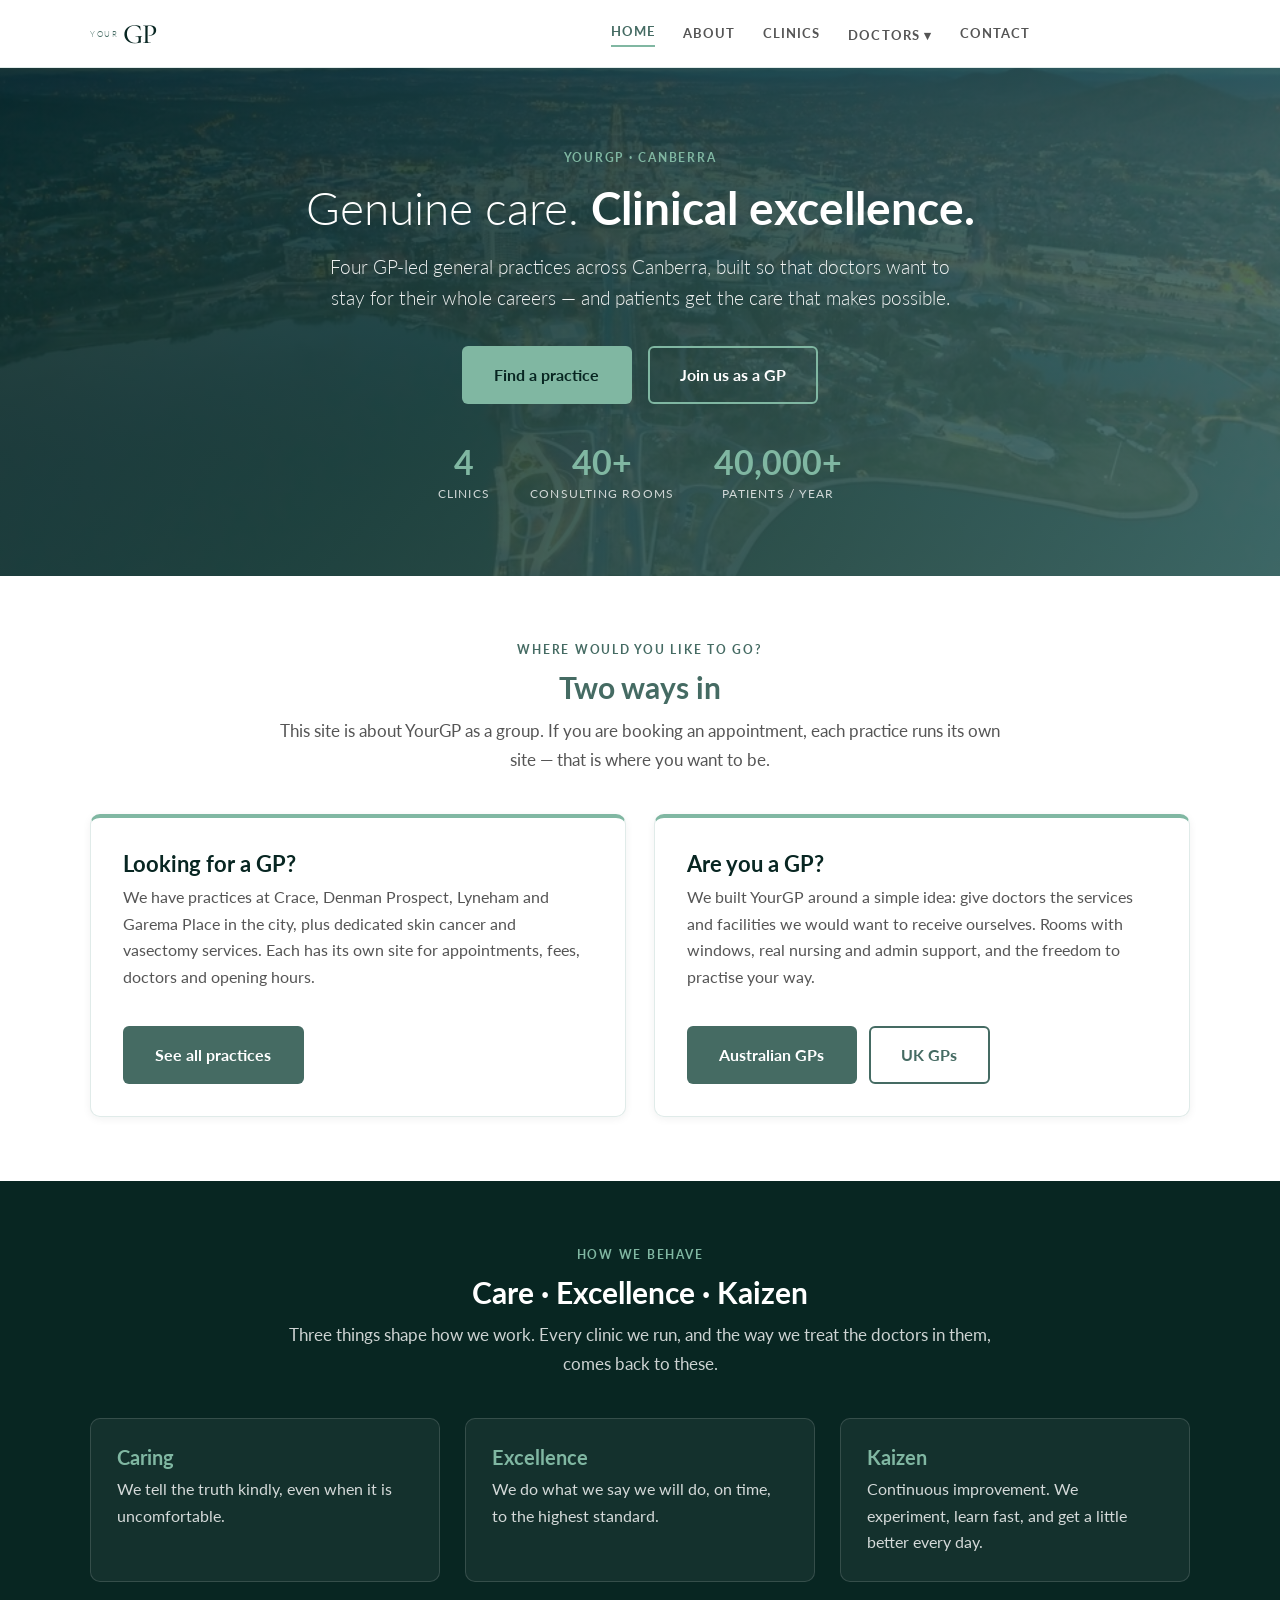
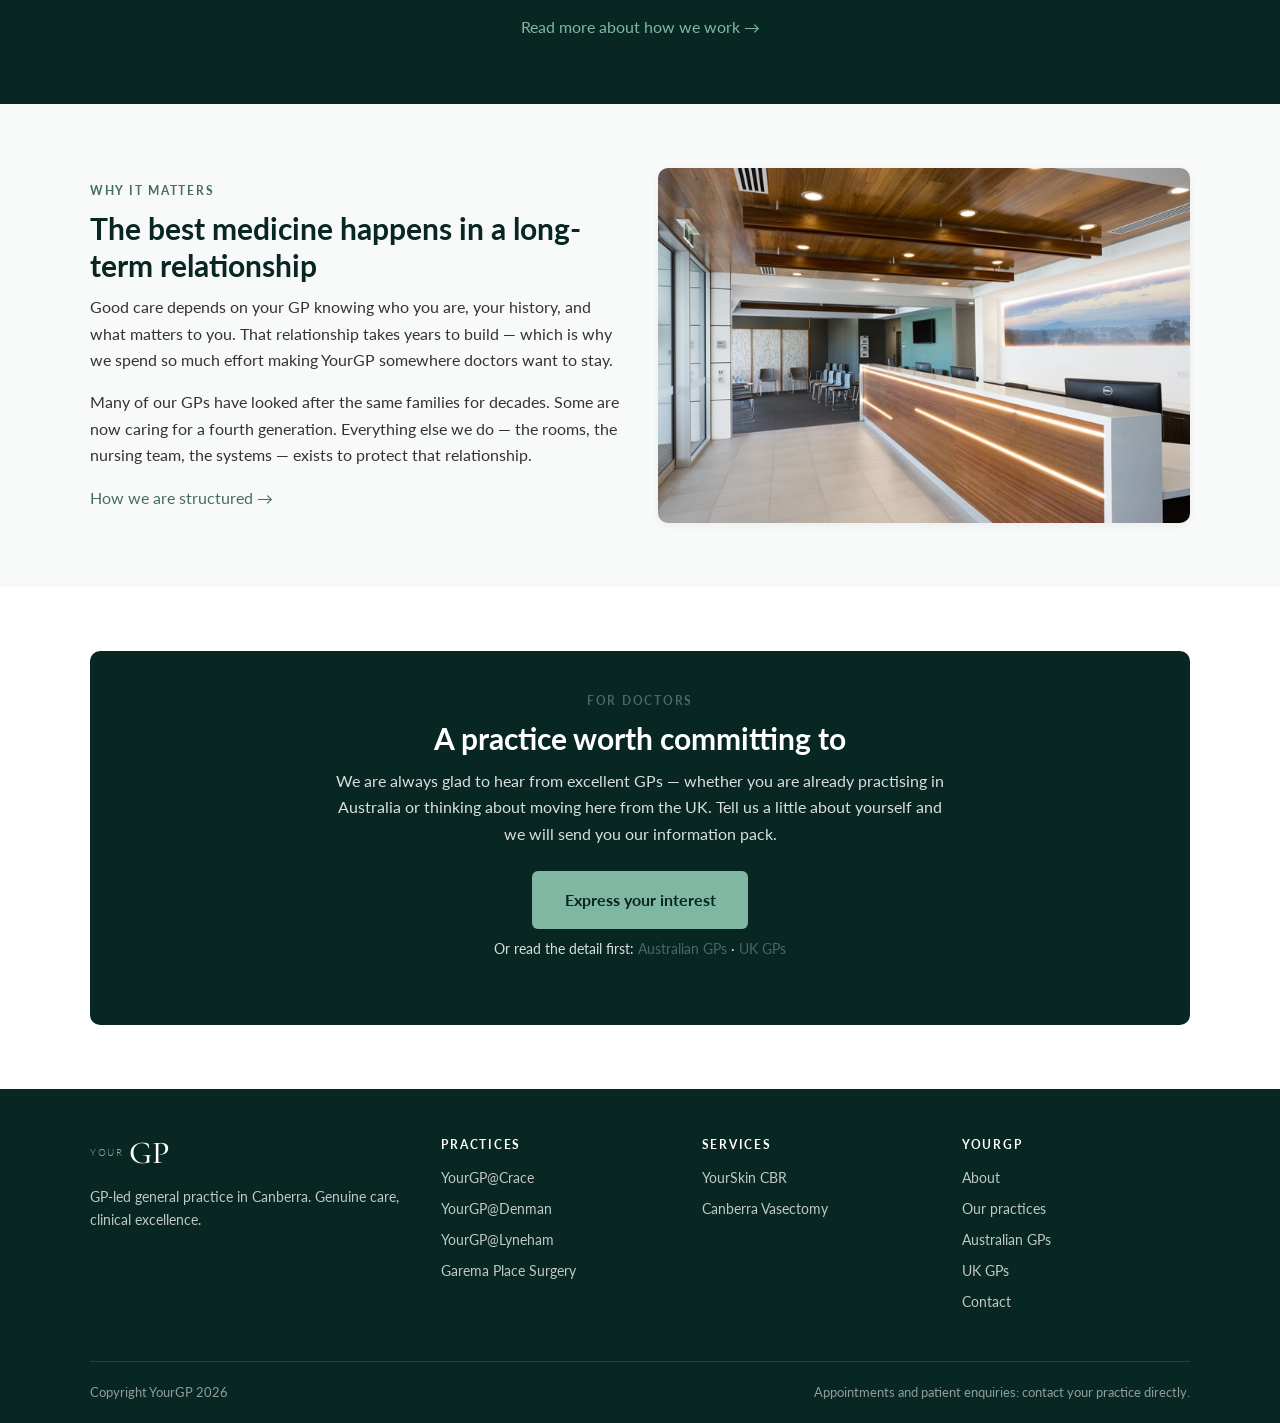
==== index.html @ e75c028e "Add YourGP group site for ygp.au Six-page static site presenting YourGP as a group and carrying GP r" ====
<!DOCTYPE html>
<html lang="en-AU">
<head>
<meta charset="UTF-8">
<meta name="viewport" content="width=device-width, initial-scale=1">
<title>YourGP — GP-Led Practices in Canberra</title>
<meta name="description" content="YourGP is a group of four GP-led general practices in Canberra: Crace, Denman Prospect, Lyneham and Garema Place. Genuine care, clinical excellence.">
<link rel="canonical" href="https://ygp.au/">
<meta property="og:type" content="website">
<meta property="og:site_name" content="YourGP">
<meta property="og:url" content="https://ygp.au/">
<meta property="og:title" content="YourGP — GP-Led Practices in Canberra">
<meta property="og:description" content="Four GP-led general practices in Canberra. Genuine care, clinical excellence.">
<meta name="twitter:card" content="summary">
<meta name="twitter:title" content="YourGP — GP-Led Practices in Canberra">
<meta name="twitter:description" content="Four GP-led general practices in Canberra. Genuine care, clinical excellence.">
<link rel="icon" href="favicon.ico">
<link rel="alternate" type="text/markdown" href="/llms.txt" title="LLM-readable site summary">
<link rel="stylesheet" href="css/style.css">
</head>
<body>
<a class="skip-link" href="#main">Skip to content</a>

<nav class="nav-bar">
  <div class="container nav-inner">
    <a href="./" class="nav-logo"><span class="wordmark"><span class="your">Your</span><span class="gp">GP</span></span></a>
    <div class="nav-links">
      <a href="./" class="active">Home</a>
      <a href="about/">About</a>
      <a href="clinics/">Clinics</a>
      <div class="nav-dropdown">
        <button type="button" aria-haspopup="true">Doctors</button>
        <div class="nav-menu">
          <a href="australian-gps/">Australian GPs</a>
          <a href="uk-gps/">UK GPs</a>
        </div>
      </div>
      <a href="contact/">Contact</a>
      <a class="nav-cta" href="https://forms.office.com/Pages/ResponsePage.aspx?id=IKXQ2SNEa0yqgAESdXTJaGhYc1dA2aRNq_7tqUENCfBURjNPQjk3MldQNDBGWlVUWDhHUENSOUZONy4u" target="_blank" rel="noopener noreferrer">Express Interest</a>
    </div>
    <button class="hamburger" id="hamburger" aria-label="Menu" aria-expanded="false" aria-controls="mobile-menu">
      <span></span><span></span><span></span>
    </button>
  </div>
</nav>

<div class="mobile-menu" id="mobile-menu">
  <a href="./">Home</a>
  <a href="about/">About</a>
  <a href="clinics/">Clinics</a>
  <span class="mm-group-label">Doctors</span>
  <a href="australian-gps/">Australian GPs</a>
  <a href="uk-gps/">UK GPs</a>
  <a href="contact/">Contact</a>
  <div class="mm-cta">
    <a class="btn btn-solid" href="https://forms.office.com/Pages/ResponsePage.aspx?id=IKXQ2SNEa0yqgAESdXTJaGhYc1dA2aRNq_7tqUENCfBURjNPQjk3MldQNDBGWlVUWDhHUENSOUZONy4u" target="_blank" rel="noopener noreferrer">Express Your Interest</a>
  </div>
</div>

<main id="main">

<section class="hero">
  <div class="hero-bg">
    <img src="images/hero-canberra-twilight.jpg" alt="" fetchpriority="high">
    <div class="hero-overlay"></div>
  </div>
  <div class="container hero-content">
    <span class="eyebrow">YourGP · Canberra</span>
    <h1>Genuine care. <strong>Clinical excellence.</strong></h1>
    <p class="hero-sub">Four GP-led general practices across Canberra, built so that doctors want to stay for their whole careers — and patients get the care that makes possible.</p>
    <div class="hero-buttons">
      <a class="btn btn-primary" href="clinics/">Find a practice</a>
      <a class="btn btn-ghost" href="australian-gps/">Join us as a GP</a>
    </div>
    <div class="stat-row">
      <div class="stat"><span class="stat-number">4</span><span class="stat-label">Clinics</span></div>
      <div class="stat"><span class="stat-number">40+</span><span class="stat-label">Consulting Rooms</span></div>
      <div class="stat"><span class="stat-number">40,000+</span><span class="stat-label">Patients / Year</span></div>
    </div>
  </div>
</section>

<!-- Two audience paths -->
<section class="section">
  <div class="container">
    <div class="section-header">
      <span class="eyebrow">Where would you like to go?</span>
      <h2>Two ways in</h2>
      <p>This site is about YourGP as a group. If you are booking an appointment, each practice runs its own site — that is where you want to be.</p>
    </div>
    <div class="grid-2">

      <div class="path-card">
        <h3>Looking for a GP?</h3>
        <p>We have practices at Crace, Denman Prospect, Lyneham and Garema Place in the city, plus dedicated skin cancer and vasectomy services. Each has its own site for appointments, fees, doctors and opening hours.</p>
        <div class="path-actions">
          <a class="btn btn-solid" href="clinics/">See all practices</a>
        </div>
      </div>

      <div class="path-card">
        <h3>Are you a GP?</h3>
        <p>We built YourGP around a simple idea: give doctors the services and facilities we would want to receive ourselves. Rooms with windows, real nursing and admin support, and the freedom to practise your way.</p>
        <div class="path-actions">
          <a class="btn btn-solid" href="australian-gps/">Australian GPs</a>
          <a class="btn btn-outline" href="uk-gps/">UK GPs</a>
        </div>
      </div>

    </div>
  </div>
</section>

<!-- What we believe -->
<section class="section section-dark">
  <div class="container">
    <div class="section-header">
      <span class="eyebrow">How we behave</span>
      <h2>Care · Excellence · Kaizen</h2>
      <p>Three things shape how we work. Every clinic we run, and the way we treat the doctors in them, comes back to these.</p>
    </div>
    <div class="grid-3">
      <div class="card">
        <h3>Caring</h3>
        <p>We tell the truth kindly, even when it is uncomfortable.</p>
      </div>
      <div class="card">
        <h3>Excellence</h3>
        <p>We do what we say we will do, on time, to the highest standard.</p>
      </div>
      <div class="card">
        <h3>Kaizen</h3>
        <p>Continuous improvement. We experiment, learn fast, and get a little better every day.</p>
      </div>
    </div>
    <p class="text-center" style="margin-top:2rem;"><a href="about/">Read more about how we work &rarr;</a></p>
  </div>
</section>

<!-- Why patients notice the difference -->
<section class="section section-alt">
  <div class="container">
    <div class="media-block">
      <div>
        <span class="eyebrow">Why it matters</span>
        <h2>The best medicine happens in a long-term relationship</h2>
        <p>Good care depends on your GP knowing who you are, your history, and what matters to you. That relationship takes years to build — which is why we spend so much effort making YourGP somewhere doctors want to stay.</p>
        <p>Many of our GPs have looked after the same families for decades. Some are now caring for a fourth generation. Everything else we do — the rooms, the nursing team, the systems — exists to protect that relationship.</p>
        <p><a href="about/">How we are structured &rarr;</a></p>
      </div>
      <img src="images/med_inside.jpg" alt="Inside a YourGP practice" loading="lazy">
    </div>
  </div>
</section>

<!-- Recruitment CTA -->
<section class="section">
  <div class="container">
    <div class="cta-block">
      <span class="eyebrow">For doctors</span>
      <h2>A practice worth committing to</h2>
      <p>We are always glad to hear from excellent GPs — whether you are already practising in Australia or thinking about moving here from the UK. Tell us a little about yourself and we will send you our information pack.</p>
      <a class="btn btn-primary" href="https://forms.office.com/Pages/ResponsePage.aspx?id=IKXQ2SNEa0yqgAESdXTJaGhYc1dA2aRNq_7tqUENCfBURjNPQjk3MldQNDBGWlVUWDhHUENSOUZONy4u" target="_blank" rel="noopener noreferrer">Express your interest</a>
      <p class="cta-note">Or read the detail first: <a href="australian-gps/">Australian GPs</a> · <a href="uk-gps/">UK GPs</a></p>
    </div>
  </div>
</section>

</main>

<footer>
  <div class="container">
    <div class="footer-grid">
      <div class="footer-logo">
        <span class="wordmark wordmark--light"><span class="your">Your</span><span class="gp">GP</span></span>
        <p>GP-led general practice in Canberra. Genuine care, clinical excellence.</p>
      </div>
      <div>
        <h4>Practices</h4>
        <a href="https://yourgpcrace.com.au" rel="noopener noreferrer">YourGP@Crace</a>
        <a href="https://yourgpdenman.com.au" rel="noopener noreferrer">YourGP@Denman</a>
        <a href="https://yourgplyneham.com.au" rel="noopener noreferrer">YourGP@Lyneham</a>
        <a href="https://garemaplacesurgery.com.au" rel="noopener noreferrer">Garema Place Surgery</a>
      </div>
      <div>
        <h4>Services</h4>
        <a href="https://yourskincbr.com.au" rel="noopener noreferrer">YourSkin CBR</a>
        <a href="https://canberravasectomy.com.au" rel="noopener noreferrer">Canberra Vasectomy</a>
      </div>
      <div>
        <h4>YourGP</h4>
        <a href="about/">About</a>
        <a href="clinics/">Our practices</a>
        <a href="australian-gps/">Australian GPs</a>
        <a href="uk-gps/">UK GPs</a>
        <a href="contact/">Contact</a>
      </div>
    </div>
    <div class="footer-bottom">
      <span>Copyright YourGP 2026</span>
      <span>Appointments and patient enquiries: contact your practice directly.</span>
    </div>
  </div>
</footer>

<script src="js/main.js"></script>

<script type="application/ld+json">
{
  "@context": "https://schema.org",
  "@type": "MedicalOrganization",
  "@id": "https://ygp.au/#organisation",
  "name": "YourGP",
  "url": "https://ygp.au",
  "description": "YourGP is a group of GP-led general practices in Canberra, ACT. Genuine care, clinical excellence.",
  "telephone": "(02) 6109 0000",
  "email": "admin@ygp.au",
  "areaServed": {"@type": "City", "name": "Canberra", "addressRegion": "ACT", "addressCountry": "AU"},
  "medicalSpecialty": "GeneralPractice",
  "department": [
    {
      "@type": "MedicalClinic",
      "name": "YourGP@Crace",
      "url": "https://yourgpcrace.com.au",
      "telephone": "(02) 6109 0000",
      "address": {"@type": "PostalAddress", "streetAddress": "1/5 Baratta Street", "addressLocality": "Crace", "addressRegion": "ACT", "postalCode": "2911", "addressCountry": "AU"}
    },
    {
      "@type": "MedicalClinic",
      "name": "YourGP@Denman",
      "url": "https://yourgpdenman.com.au",
      "telephone": "(02) 6109 0000",
      "address": {"@type": "PostalAddress", "streetAddress": "1B Felstead Vista", "addressLocality": "Denman Prospect", "addressRegion": "ACT", "postalCode": "2611", "addressCountry": "AU"}
    },
    {
      "@type": "MedicalClinic",
      "name": "YourGP@Lyneham",
      "url": "https://yourgplyneham.com.au",
      "telephone": "(02) 6109 0000",
      "address": {"@type": "PostalAddress", "streetAddress": "62 Brigalow Street", "addressLocality": "Lyneham", "addressRegion": "ACT", "postalCode": "2602", "addressCountry": "AU"}
    },
    {
      "@type": "MedicalClinic",
      "name": "Garema Place Surgery",
      "url": "https://garemaplacesurgery.com.au",
      "telephone": "(02) 6257 1000",
      "address": {"@type": "PostalAddress", "streetAddress": "1st Floor, Florina Building, Garema Place", "addressLocality": "Canberra City", "addressRegion": "ACT", "postalCode": "2601", "addressCountry": "AU"}
    }
  ],
  "subOrganization": [
    {"@type": "MedicalOrganization", "name": "YourSkin CBR", "url": "https://yourskincbr.com.au"},
    {"@type": "MedicalOrganization", "name": "Canberra Vasectomy", "url": "https://canberravasectomy.com.au"}
  ]
}
</script>

</body>
</html>
---- css/style.css ----
/* ============================================================
   YourGP Group Site — ygp.au
   Design system built on the YourGP brand tokens shared by the
   clinic sites (css/local.css) and the print packs (yourgp-pack.css).
   No build step. Edit this file directly.
   ============================================================ */

@import url('https://fonts.googleapis.com/css2?family=Lato:wght@300;400;700&family=Cormorant+Garamond:wght@500&display=swap');

/* === Reset & Base === */
*, *::before, *::after { box-sizing: border-box; margin: 0; padding: 0; }

:root {
  /* Brand greens — do not substitute */
  --deep:       #082622;  /* dark sections, deepest headings */
  --sage:       #5A867D;  /* primary: links, buttons, rules */
  --mid:        #456B63;  /* hover state, section headings */
  --mint:       #80B7A2;  /* accent: stat numbers, CTA button */
  --mint-soft:  #b9d6c8;

  /* Neutrals */
  --paper:      #F8FAF9;
  --paper-warm: #F4F8F7;
  --border:     #e0ebe9;
  --text:       #333333;
  --text-soft:  #555555;
  --text-mute:  #7C857F;
  --white:      #FFFFFF;

  --radius:     6px;
  --radius-lg:  10px;
  --shadow-sm:  0 2px 8px rgba(8,38,34,0.06);
  --shadow-md:  0 6px 22px rgba(8,38,34,0.10);
  --nav-h:      68px;

  --font: 'Lato', -apple-system, BlinkMacSystemFont, 'Segoe UI', Helvetica, Arial, sans-serif;
  --display: 'Cormorant Garamond', Georgia, 'Times New Roman', serif;
}

/* === Wordmark ===
   Text, not an image: the PNG logos are clinic-specific ("YourGP@Crace") and
   too low-resolution for modern screens. Construction follows the brand pack's
   .wordmark rule — "YOUR" light and letterspaced, "GP" in the display serif. */
.wordmark {
  display: inline-flex; align-items: center; gap: 0.16em;
  line-height: 1; white-space: nowrap; font-size: 1.75rem;
}
.wordmark .your {
  font-family: var(--font); font-weight: 300; text-transform: uppercase;
  letter-spacing: 0.18em; font-size: 0.30em;
  transform: translateY(-0.04em); color: var(--mid);
}
.wordmark .gp {
  font-family: var(--display); font-weight: 500;
  font-size: 1em; letter-spacing: -0.005em; color: var(--deep);
}
/* On dark grounds */
.wordmark--light .your { color: var(--mint); }
.wordmark--light .gp { color: var(--white); }

html { scroll-behavior: smooth; }

body {
  font-family: var(--font);
  color: var(--text);
  background: var(--white);
  line-height: 1.65;
  -webkit-font-smoothing: antialiased;
  text-rendering: optimizeLegibility;
}

img { max-width: 100%; height: auto; display: block; }
a { color: var(--mid); text-decoration: none; transition: color 0.2s; }
a:hover { color: var(--deep); }

.container { max-width: 1140px; margin: 0 auto; padding: 0 1.25rem; }
.container-narrow { max-width: 820px; margin: 0 auto; padding: 0 1.25rem; }

/* Skip link — keyboard users land here first */
.skip-link {
  position: absolute; left: -9999px; top: 0; z-index: 200;
  background: var(--deep); color: var(--white);
  padding: 0.75rem 1.25rem; border-radius: 0 0 var(--radius) 0;
}
.skip-link:focus { left: 0; color: var(--white); }

/* === Typography === */
h1, h2, h3, h4, h5, h6 { line-height: 1.25; color: var(--deep); font-weight: 700; }
h1 { font-size: 2.4rem; margin-bottom: 0.6rem; }
h2 { font-size: 1.85rem; margin-bottom: 0.6rem; }
h3 { font-size: 1.25rem; margin-bottom: 0.4rem; }
h4 { font-size: 1.05rem; margin-bottom: 0.35rem; }

p { margin-bottom: 1rem; }
p:last-child { margin-bottom: 0; }

.lead { font-size: 1.15rem; color: var(--text-soft); font-weight: 300; }
.eyebrow {
  display: block; font-size: 0.78rem; font-weight: 700;
  letter-spacing: 0.14em; text-transform: uppercase;
  color: var(--mid); margin-bottom: 0.6rem;
}
.text-center { text-align: center; }

ul, ol { margin: 0 0 1rem 1.25rem; }
li { margin-bottom: 0.4rem; }

blockquote {
  border-left: 4px solid var(--mint);
  background: var(--paper-warm);
  padding: 1.1rem 1.4rem;
  margin: 1.5rem 0;
  border-radius: 0 var(--radius) var(--radius) 0;
  font-size: 1.05rem;
  color: var(--text-soft);
}
blockquote p:last-child { margin-bottom: 0; }

hr.rule {
  border: none; border-top: 1px solid var(--border); margin: 3rem 0;
}

/* === Buttons === */
.btn {
  display: inline-flex; align-items: center; justify-content: center; gap: 0.5rem;
  padding: 0.85rem 1.9rem;
  border-radius: var(--radius);
  font-family: var(--font); font-size: 1rem; font-weight: 700;
  border: 2px solid transparent; cursor: pointer;
  transition: background-color 0.2s, color 0.2s, border-color 0.2s;
}
.btn-primary { background: var(--mint); color: var(--deep); }
.btn-primary:hover { background: var(--mid); color: var(--white); }
.btn-solid { background: var(--mid); color: var(--white); }
.btn-solid:hover { background: var(--deep); color: var(--white); }
.btn-outline { background: transparent; color: var(--mid); border-color: var(--mid); }
.btn-outline:hover { background: var(--mid); color: var(--white); }
.btn-ghost { background: transparent; color: var(--white); border-color: var(--mint); }
.btn-ghost:hover { background: rgba(255,255,255,0.12); color: var(--white); }

/* Visible focus for everything interactive */
a:focus-visible, .btn:focus-visible, button:focus-visible {
  outline: 3px solid var(--mint); outline-offset: 2px;
}

/* === Navigation === */
.nav-bar {
  position: fixed; top: 0; left: 0; right: 0; z-index: 100;
  background: rgba(255,255,255,0.97);
  backdrop-filter: blur(8px);
  border-bottom: 1px solid var(--border);
  height: var(--nav-h);
}
.nav-inner {
  display: flex; align-items: center; justify-content: space-between;
  height: var(--nav-h);
}
.nav-logo { display: flex; align-items: center; }
.nav-logo:hover .gp { color: var(--sage); }
.nav-links { display: flex; align-items: center; gap: 1.75rem; }
.nav-links > a, .nav-dropdown > button {
  font-family: var(--font);
  font-size: 0.82rem; font-weight: 700; letter-spacing: 0.08em;
  text-transform: uppercase; color: var(--text-soft);
  background: none; border: none; cursor: pointer; padding: 0;
}
.nav-links > a:hover, .nav-links > a.active,
.nav-dropdown > button:hover { color: var(--mid); }
.nav-links > a.active { border-bottom: 2px solid var(--mint); padding-bottom: 2px; }

.nav-dropdown { position: relative; }
.nav-dropdown > button::after { content: ' \25BE'; }
.nav-menu {
  display: none; position: absolute; top: 100%; left: 50%;
  transform: translateX(-50%); margin-top: 0.6rem; min-width: 200px;
  background: var(--white); border: 1px solid var(--border);
  border-radius: var(--radius); box-shadow: var(--shadow-md); overflow: hidden;
}
.nav-menu a {
  display: block; padding: 0.7rem 1rem; font-size: 0.9rem;
  color: var(--text); border-bottom: 1px solid var(--border);
}
.nav-menu a:last-child { border-bottom: none; }
.nav-menu a:hover { background: var(--paper); color: var(--mid); }
.nav-dropdown:hover .nav-menu,
.nav-dropdown:focus-within .nav-menu { display: block; }

.nav-cta {
  padding: 0.55rem 1.1rem; border-radius: var(--radius);
  background: var(--mid); color: var(--white) !important;
  font-size: 0.8rem; font-weight: 700; letter-spacing: 0.06em;
  text-transform: uppercase;
}
.nav-cta:hover { background: var(--deep); }

/* Hamburger */
.hamburger {
  display: none; background: none; border: none; cursor: pointer; padding: 0.5rem;
}
.hamburger span {
  display: block; width: 24px; height: 2px; background: var(--deep);
  margin: 5px 0; transition: transform 0.3s, opacity 0.3s;
}
.hamburger.active span:nth-child(1) { transform: rotate(45deg) translate(5px, 5px); }
.hamburger.active span:nth-child(2) { opacity: 0; }
.hamburger.active span:nth-child(3) { transform: rotate(-45deg) translate(5px, -5px); }

/* Mobile menu */
.mobile-menu {
  display: none; position: fixed; top: var(--nav-h); left: 0; right: 0; bottom: 0;
  background: var(--white); z-index: 99; overflow-y: auto; padding: 1.5rem 1.25rem 3rem;
}
.mobile-menu.open { display: block; }
.mobile-menu a {
  display: block; padding: 0.85rem 0; font-size: 1.05rem; font-weight: 700;
  color: var(--deep); border-bottom: 1px solid var(--border);
}
.mobile-menu a:hover { color: var(--mid); }
.mobile-menu .mm-group-label {
  display: block; margin-top: 1.5rem; font-size: 0.75rem; font-weight: 700;
  letter-spacing: 0.14em; text-transform: uppercase; color: var(--text-mute);
}
.mobile-menu .mm-cta { margin-top: 1.75rem; }
/* .mobile-menu a (0,1,1) outranks .btn-solid (0,1,0), so restate here */
.mobile-menu .mm-cta .btn { color: var(--white); border-bottom: none; }

/* Push page content clear of the fixed bar */
main { padding-top: var(--nav-h); }

/* === Hero === */
.hero {
  position: relative; overflow: hidden;
  color: var(--white); text-align: center;
  padding: 5rem 0 4.5rem;
  background: var(--deep);
}
.hero-bg { position: absolute; inset: 0; z-index: 0; }
.hero-bg img { width: 100%; height: 100%; object-fit: cover; }
.hero-overlay {
  position: absolute; inset: 0;
  background: linear-gradient(135deg, rgba(8,38,34,0.90), rgba(69,107,99,0.88));
}
.hero-content { position: relative; z-index: 1; }
.hero h1 { color: var(--white); font-size: 2.9rem; font-weight: 300; }
.hero h1 strong { font-weight: 700; }
.hero .eyebrow { color: var(--mint); }
.hero-sub {
  font-size: 1.2rem; font-weight: 300; color: rgba(255,255,255,0.92);
  max-width: 640px; margin: 0.9rem auto 2rem;
}
.hero-buttons { display: flex; gap: 1rem; justify-content: center; flex-wrap: wrap; }

/* Compact hero for interior pages */
.hero-compact { padding: 3.5rem 0 3rem; }
.hero-compact h1 { font-size: 2.3rem; }

/* === Stat row === */
.stat-row {
  display: flex; justify-content: center; flex-wrap: wrap; gap: 2.5rem;
  margin-top: 2.5rem;
}
.stat { text-align: center; }
.stat-number {
  display: block; font-size: 2.1rem; font-weight: 700; color: var(--mint); line-height: 1.1;
}
.stat-label {
  display: block; margin-top: 0.25rem;
  font-size: 0.75rem; letter-spacing: 0.1em; text-transform: uppercase;
  color: rgba(255,255,255,0.78);
}
/* Stat row on a light background */
.section .stat-number { color: var(--mid); }
.section .stat-label { color: var(--text-mute); }

/* === Sections === */
.section { padding: 4rem 0; }
.section-tight { padding: 2.75rem 0; }
.section-alt { background: var(--paper); }
.section-dark { background: var(--deep); color: rgba(255,255,255,0.88); }
.section-dark h2, .section-dark h3, .section-dark h4 { color: var(--white); }
.section-dark .eyebrow { color: var(--mint); }
.section-dark a { color: var(--mint); }
.section-dark a:hover { color: var(--white); }

.section-header { text-align: center; max-width: 720px; margin: 0 auto 2.5rem; }
.section-header h2 { color: var(--mid); }
.section-header p { color: var(--text-soft); font-size: 1.08rem; }
.section-dark .section-header h2 { color: var(--white); }
.section-dark .section-header p { color: rgba(255,255,255,0.8); }

/* === Cards === */
.card {
  background: var(--white); border: 1px solid var(--border);
  border-radius: var(--radius-lg); padding: 1.6rem;
  box-shadow: var(--shadow-sm);
  transition: box-shadow 0.25s, transform 0.25s;
}
.card h3 { color: var(--mid); }
.card ul { margin-left: 1.1rem; }
.card li { font-size: 0.95rem; color: var(--text-soft); }

/* Cards sitting on a dark section invert rather than punch a white hole in it */
.section-dark .card {
  background: rgba(255,255,255,0.05);
  border-color: rgba(255,255,255,0.14);
  box-shadow: none;
}
.section-dark .card h3 { color: var(--mint); }
.section-dark .card p,
.section-dark .card li { color: rgba(255,255,255,0.82); }

.grid-2 { display: grid; grid-template-columns: repeat(2, 1fr); gap: 1.75rem; }
.grid-3 { display: grid; grid-template-columns: repeat(3, 1fr); gap: 1.6rem; }
.grid-auto { display: grid; grid-template-columns: repeat(auto-fill, minmax(300px, 1fr)); gap: 1.6rem; }

/* Audience-path cards (home page) */
.path-card {
  display: flex; flex-direction: column;
  background: var(--white); border: 1px solid var(--border);
  border-top: 4px solid var(--mint);
  border-radius: var(--radius-lg); padding: 2rem;
  box-shadow: var(--shadow-sm);
  transition: box-shadow 0.25s, transform 0.25s;
}
.path-card:hover { box-shadow: var(--shadow-md); transform: translateY(-3px); }
.path-card h3 { font-size: 1.4rem; color: var(--deep); }
.path-card p { color: var(--text-soft); flex-grow: 1; }
.path-card .path-actions {
  display: flex; flex-wrap: wrap; gap: 0.75rem; margin-top: 1.25rem;
}

/* Clinic cards */
.clinic-card {
  display: flex; flex-direction: column;
  background: var(--white); border: 1px solid var(--border);
  border-radius: var(--radius-lg); padding: 1.5rem;
  box-shadow: var(--shadow-sm);
}
.clinic-card h3 { color: var(--deep); margin-bottom: 0.15rem; }
.clinic-card .clinic-suburb {
  font-size: 0.78rem; letter-spacing: 0.1em; text-transform: uppercase;
  color: var(--mid); font-weight: 700; margin-bottom: 0.75rem;
}
.clinic-card address {
  font-style: normal; color: var(--text-soft); font-size: 0.95rem; margin-bottom: 0.5rem;
}
.clinic-card .clinic-meta {
  font-size: 0.88rem; color: var(--text-mute); margin-bottom: 0.9rem;
}
.clinic-card .clinic-link { margin-top: auto; font-weight: 700; font-size: 0.92rem; }
.badge {
  display: inline-block; font-size: 0.7rem; font-weight: 700;
  letter-spacing: 0.08em; text-transform: uppercase;
  background: var(--mint-soft); color: var(--deep);
  padding: 0.2rem 0.6rem; border-radius: 999px; margin-left: 0.4rem;
}
.badge-quiet { background: var(--paper-warm); color: var(--mid); }

/* Numbered trait list */
.trait-list { list-style: none; margin: 0; counter-reset: trait; }
.trait-list > li {
  counter-increment: trait; position: relative;
  padding: 0 0 1.4rem 3.25rem; margin: 0;
}
.trait-list > li::before {
  content: counter(trait, decimal-leading-zero);
  position: absolute; left: 0; top: 0;
  font-size: 0.95rem; font-weight: 700; color: var(--mid);
  background: var(--paper-warm); border: 1px solid var(--border);
  width: 2.4rem; height: 2.4rem; border-radius: 50%;
  display: flex; align-items: center; justify-content: center;
}
.trait-list > li strong { color: var(--deep); }

/* Pillar list — sequential, each enabling the next */
.pillar {
  display: flex; gap: 1.25rem; align-items: flex-start;
  padding: 1.25rem 0; border-bottom: 1px solid var(--border);
}
.pillar:last-child { border-bottom: none; }
.pillar-num {
  flex-shrink: 0; width: 2.6rem; height: 2.6rem; border-radius: 50%;
  background: var(--mid); color: var(--white);
  display: flex; align-items: center; justify-content: center;
  font-weight: 700; font-size: 1rem;
}
.pillar-body h3 { margin-bottom: 0.2rem; }
.pillar-metric {
  display: inline-block; margin-top: 0.4rem;
  font-size: 0.8rem; color: var(--mid); font-weight: 700;
  background: var(--paper-warm); padding: 0.2rem 0.7rem; border-radius: 999px;
}
.section-dark .pillar { border-bottom-color: rgba(255,255,255,0.12); }
.section-dark .pillar-num { background: var(--mint); color: var(--deep); }
.section-dark .pillar-metric { background: rgba(255,255,255,0.09); color: var(--mint); }

/* Clarity Q&A grid */
.clarity-item {
  background: var(--white); border: 1px solid var(--border);
  border-left: 4px solid var(--sage);
  border-radius: 0 var(--radius) var(--radius) 0;
  padding: 1.2rem 1.4rem;
}
.clarity-item .q {
  display: block; font-size: 0.75rem; font-weight: 700;
  letter-spacing: 0.12em; text-transform: uppercase;
  color: var(--mid); margin-bottom: 0.3rem;
}
.clarity-item h3 { font-size: 1.05rem; margin-bottom: 0.35rem; }
.clarity-item p { font-size: 0.95rem; color: var(--text-soft); }

/* Accordion (FAQ-style content) */
.accordion-item { border-bottom: 1px solid var(--border); }
.accordion-trigger {
  width: 100%; text-align: left; background: none; border: none; cursor: pointer;
  font-family: var(--font); font-size: 1.05rem; font-weight: 700; color: var(--deep);
  padding: 1.1rem 2.5rem 1.1rem 0; position: relative;
}
.accordion-trigger::after {
  content: '+'; position: absolute; right: 0.5rem; top: 50%;
  transform: translateY(-50%); font-size: 1.4rem; font-weight: 400; color: var(--mid);
}
.accordion-item.open .accordion-trigger::after { content: '\2013'; }
.accordion-trigger:hover { color: var(--mid); }
.accordion-panel { display: none; padding: 0 0 1.25rem; color: var(--text-soft); }
.accordion-item.open .accordion-panel { display: block; }

/* Callout — used for the "is this you?" self-selection prompt */
.callout {
  background: var(--paper-warm); border: 1px solid var(--border);
  border-left: 4px solid var(--mint);
  border-radius: 0 var(--radius) var(--radius) 0;
  padding: 1.25rem 1.5rem; margin: 1.75rem 0;
}
.callout h3 { color: var(--mid); font-size: 1.1rem; }

/* CTA block */
.cta-block {
  background: var(--deep); color: var(--white);
  border-radius: var(--radius-lg); padding: 2.5rem 2rem; text-align: center;
}
.cta-block h2, .cta-block h3 { color: var(--white); }
.cta-block p { color: rgba(255,255,255,0.85); max-width: 620px; margin: 0.6rem auto 1.5rem; }
.cta-note { font-size: 0.85rem; color: var(--mint); margin-top: 1rem; }

/* Award badge */
.award { text-align: center; margin: 2.5rem 0; }
.award img { display: inline-block; max-width: 320px; }

/* Media block — image beside text */
.media-block { display: grid; grid-template-columns: 1fr 1fr; gap: 2.25rem; align-items: center; }
.media-block img { border-radius: var(--radius-lg); box-shadow: var(--shadow-sm); }

/* Contact details */
.contact-details { font-size: 1.05rem; }
.contact-details dt {
  font-size: 0.75rem; font-weight: 700; letter-spacing: 0.12em;
  text-transform: uppercase; color: var(--text-mute); margin-top: 1.25rem;
}
.contact-details dd { margin: 0.2rem 0 0; }

/* === Footer === */
footer { background: var(--deep); color: rgba(255,255,255,0.75); padding: 3rem 0 0; }
footer h4 {
  color: var(--white); font-size: 0.78rem; letter-spacing: 0.14em;
  text-transform: uppercase; margin-bottom: 0.85rem;
}
.footer-grid {
  display: grid; grid-template-columns: 1.4fr 1fr 1fr 1fr; gap: 2rem;
  padding-bottom: 2.5rem;
}
.footer-logo .wordmark { font-size: 2rem; margin-bottom: 1rem; }
.footer-grid p, .footer-grid a { font-size: 0.9rem; }
.footer-grid a { display: block; color: rgba(255,255,255,0.75); margin-bottom: 0.45rem; }
.footer-grid a:hover { color: var(--mint); }
.footer-bottom {
  border-top: 1px solid rgba(255,255,255,0.12);
  padding: 1.25rem 0; font-size: 0.82rem; color: rgba(255,255,255,0.55);
  display: flex; justify-content: space-between; flex-wrap: wrap; gap: 0.5rem;
}
.footer-bottom a { color: rgba(255,255,255,0.7); }
.footer-bottom a:hover { color: var(--mint); }

/* === Responsive === */
@media (max-width: 900px) {
  .nav-links { display: none; }
  .hamburger { display: block; }
  .hero h1 { font-size: 2.3rem; }
  .hero-compact h1 { font-size: 1.95rem; }
  h1 { font-size: 2rem; }
  h2 { font-size: 1.55rem; }
  .grid-2, .grid-3 { grid-template-columns: 1fr; }
  .media-block { grid-template-columns: 1fr; }
  .footer-grid { grid-template-columns: 1fr 1fr; }
  .section { padding: 3rem 0; }
}

@media (max-width: 600px) {
  .hero { padding: 3.5rem 0 3rem; }
  .hero h1 { font-size: 1.9rem; }
  .hero-sub { font-size: 1.05rem; }
  .stat-row { gap: 1.5rem; }
  .stat-number { font-size: 1.7rem; }
  .hero-buttons { flex-direction: column; }
  .hero-buttons .btn { width: 100%; }
  .path-card .path-actions { flex-direction: column; }
  .path-card .path-actions .btn { width: 100%; }
  .footer-grid { grid-template-columns: 1fr; }
  .cta-block { padding: 2rem 1.25rem; }
  .trait-list > li { padding-left: 2.9rem; }
}

/* Respect reduced-motion preferences */
@media (prefers-reduced-motion: reduce) {
  html { scroll-behavior: auto; }
  *, *::before, *::after { transition-duration: 0.01ms !important; }
  .path-card:hover { transform: none; }
}

/* Print */
@media print {
  .nav-bar, .mobile-menu, .hamburger, .hero-bg { display: none; }
  main { padding-top: 0; }
  body { color: #000; }
  .section-dark, .hero, .cta-block, footer { background: none !important; color: #000 !important; }
}
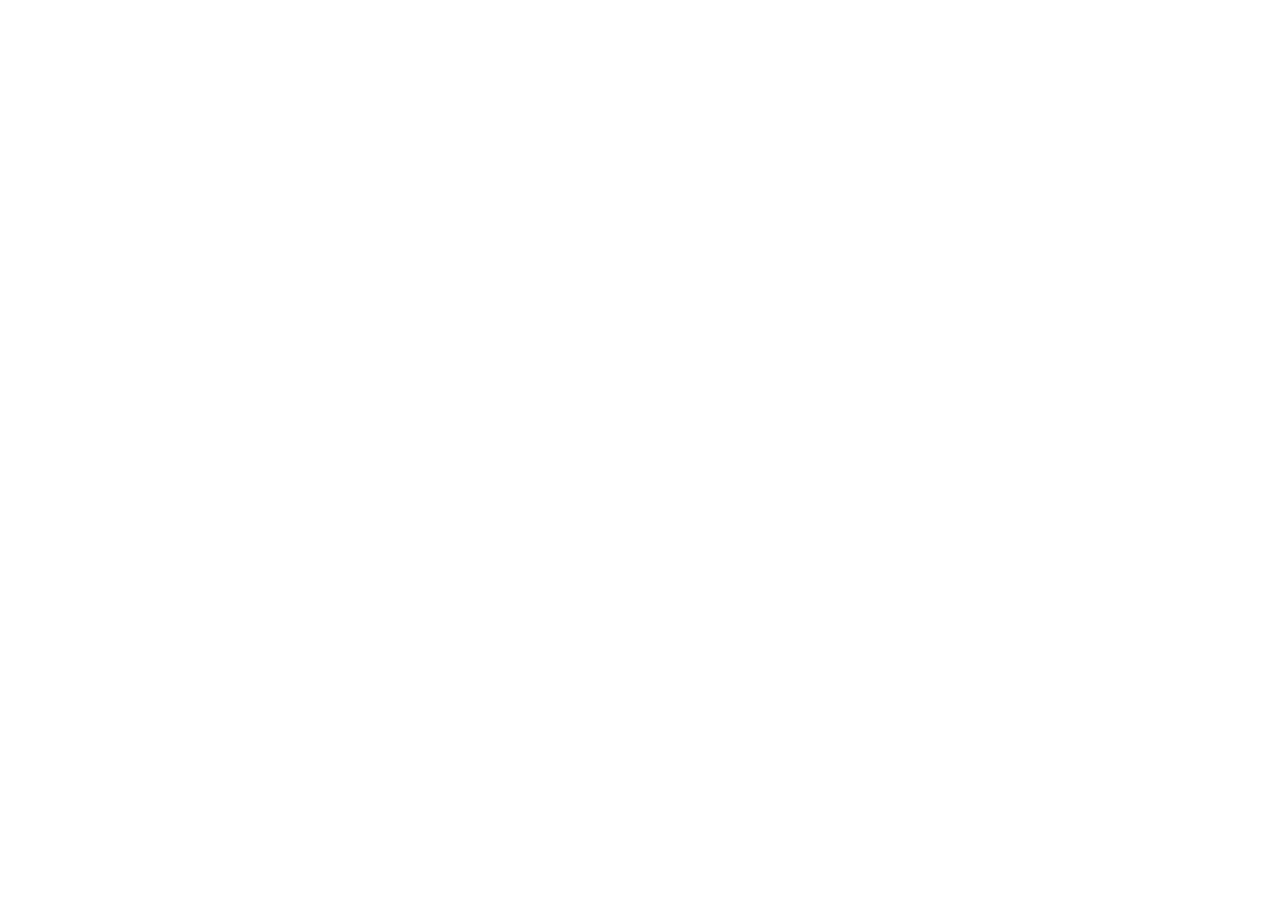
==== commit 5fdce4c7: "Add site entry point so GitHub Pages serves the design Pages serves /index.html as the site root. Th" ====
--- a/index.html
+++ b/index.html
@@ -4,255 +4,41 @@
 <meta charset="UTF-8">
 <meta name="viewport" content="width=device-width, initial-scale=1">
 <title>YourGP — GP-Led Practices in Canberra</title>
-<meta name="description" content="YourGP is a group of four GP-led general practices in Canberra: Crace, Denman Prospect, Lyneham and Garema Place. Genuine care, clinical excellence.">
-<link rel="canonical" href="https://ygp.au/">
-<meta property="og:type" content="website">
-<meta property="og:site_name" content="YourGP">
-<meta property="og:url" content="https://ygp.au/">
-<meta property="og:title" content="YourGP — GP-Led Practices in Canberra">
-<meta property="og:description" content="Four GP-led general practices in Canberra. Genuine care, clinical excellence.">
-<meta name="twitter:card" content="summary">
-<meta name="twitter:title" content="YourGP — GP-Led Practices in Canberra">
-<meta name="twitter:description" content="Four GP-led general practices in Canberra. Genuine care, clinical excellence.">
+<meta name="description" content="YourGP is a group of four GP-led general practices in Canberra: Crace, Denman Prospect, Lyneham and Garema Place.">
 <link rel="icon" href="favicon.ico">
-<link rel="alternate" type="text/markdown" href="/llms.txt" title="LLM-readable site summary">
-<link rel="stylesheet" href="css/style.css">
+<!-- GitHub Pages serves /index.html as the site root. The design lives in
+     project/, so this sends visitors there. Meta refresh works without JS;
+     the link below is the fallback if the refresh is blocked. -->
+<meta http-equiv="refresh" content="0; url=project/Home.dc.html">
+<link rel="canonical" href="project/Home.dc.html">
+<style>
+  body {
+    margin: 0;
+    min-height: 100vh;
+    display: flex;
+    align-items: center;
+    justify-content: center;
+    background: #082622;
+    color: #fff;
+    font-family: 'Lato', -apple-system, BlinkMacSystemFont, 'Segoe UI', Helvetica, Arial, sans-serif;
+    text-align: center;
+    padding: 2rem;
+  }
+  .wordmark { display: inline-flex; align-items: center; gap: 0.16em; line-height: 1; margin-bottom: 1.25rem; }
+  .wordmark .your { font-weight: 300; text-transform: uppercase; letter-spacing: 0.18em; font-size: 0.62rem; color: #80B7A2; }
+  .wordmark .gp { font-family: Georgia, 'Times New Roman', serif; font-weight: 600; font-size: 1.9rem; }
+  p { color: rgba(255,255,255,0.8); margin: 0 0 1.5rem; }
+  a.go {
+    display: inline-block; padding: 0.85rem 1.9rem; border-radius: 4px;
+    background: #80B7A2; color: #082622; font-weight: 700; text-decoration: none;
+  }
+</style>
 </head>
 <body>
-<a class="skip-link" href="#main">Skip to content</a>
-
-<nav class="nav-bar">
-  <div class="container nav-inner">
-    <a href="./" class="nav-logo"><span class="wordmark"><span class="your">Your</span><span class="gp">GP</span></span></a>
-    <div class="nav-links">
-      <a href="./" class="active">Home</a>
-      <a href="about/">About</a>
-      <a href="clinics/">Clinics</a>
-      <div class="nav-dropdown">
-        <button type="button" aria-haspopup="true">Doctors</button>
-        <div class="nav-menu">
-          <a href="australian-gps/">Australian GPs</a>
-          <a href="uk-gps/">UK GPs</a>
-        </div>
-      </div>
-      <a href="contact/">Contact</a>
-      <a class="nav-cta" href="https://forms.office.com/Pages/ResponsePage.aspx?id=IKXQ2SNEa0yqgAESdXTJaGhYc1dA2aRNq_7tqUENCfBURjNPQjk3MldQNDBGWlVUWDhHUENSOUZONy4u" target="_blank" rel="noopener noreferrer">Express Interest</a>
-    </div>
-    <button class="hamburger" id="hamburger" aria-label="Menu" aria-expanded="false" aria-controls="mobile-menu">
-      <span></span><span></span><span></span>
-    </button>
+  <div>
+    <span class="wordmark"><span class="your">Your</span><span class="gp">GP</span></span>
+    <p>Taking you to the site&hellip;</p>
+    <a class="go" href="project/Home.dc.html">Continue</a>
   </div>
-</nav>
-
-<div class="mobile-menu" id="mobile-menu">
-  <a href="./">Home</a>
-  <a href="about/">About</a>
-  <a href="clinics/">Clinics</a>
-  <span class="mm-group-label">Doctors</span>
-  <a href="australian-gps/">Australian GPs</a>
-  <a href="uk-gps/">UK GPs</a>
-  <a href="contact/">Contact</a>
-  <div class="mm-cta">
-    <a class="btn btn-solid" href="https://forms.office.com/Pages/ResponsePage.aspx?id=IKXQ2SNEa0yqgAESdXTJaGhYc1dA2aRNq_7tqUENCfBURjNPQjk3MldQNDBGWlVUWDhHUENSOUZONy4u" target="_blank" rel="noopener noreferrer">Express Your Interest</a>
-  </div>
-</div>
-
-<main id="main">
-
-<section class="hero">
-  <div class="hero-bg">
-    <img src="images/hero-canberra-twilight.jpg" alt="" fetchpriority="high">
-    <div class="hero-overlay"></div>
-  </div>
-  <div class="container hero-content">
-    <span class="eyebrow">YourGP · Canberra</span>
-    <h1>Genuine care. <strong>Clinical excellence.</strong></h1>
-    <p class="hero-sub">Four GP-led general practices across Canberra, built so that doctors want to stay for their whole careers — and patients get the care that makes possible.</p>
-    <div class="hero-buttons">
-      <a class="btn btn-primary" href="clinics/">Find a practice</a>
-      <a class="btn btn-ghost" href="australian-gps/">Join us as a GP</a>
-    </div>
-    <div class="stat-row">
-      <div class="stat"><span class="stat-number">4</span><span class="stat-label">Clinics</span></div>
-      <div class="stat"><span class="stat-number">40+</span><span class="stat-label">Consulting Rooms</span></div>
-      <div class="stat"><span class="stat-number">40,000+</span><span class="stat-label">Patients / Year</span></div>
-    </div>
-  </div>
-</section>
-
-<!-- Two audience paths -->
-<section class="section">
-  <div class="container">
-    <div class="section-header">
-      <span class="eyebrow">Where would you like to go?</span>
-      <h2>Two ways in</h2>
-      <p>This site is about YourGP as a group. If you are booking an appointment, each practice runs its own site — that is where you want to be.</p>
-    </div>
-    <div class="grid-2">
-
-      <div class="path-card">
-        <h3>Looking for a GP?</h3>
-        <p>We have practices at Crace, Denman Prospect, Lyneham and Garema Place in the city, plus dedicated skin cancer and vasectomy services. Each has its own site for appointments, fees, doctors and opening hours.</p>
-        <div class="path-actions">
-          <a class="btn btn-solid" href="clinics/">See all practices</a>
-        </div>
-      </div>
-
-      <div class="path-card">
-        <h3>Are you a GP?</h3>
-        <p>We built YourGP around a simple idea: give doctors the services and facilities we would want to receive ourselves. Rooms with windows, real nursing and admin support, and the freedom to practise your way.</p>
-        <div class="path-actions">
-          <a class="btn btn-solid" href="australian-gps/">Australian GPs</a>
-          <a class="btn btn-outline" href="uk-gps/">UK GPs</a>
-        </div>
-      </div>
-
-    </div>
-  </div>
-</section>
-
-<!-- What we believe -->
-<section class="section section-dark">
-  <div class="container">
-    <div class="section-header">
-      <span class="eyebrow">How we behave</span>
-      <h2>Care · Excellence · Kaizen</h2>
-      <p>Three things shape how we work. Every clinic we run, and the way we treat the doctors in them, comes back to these.</p>
-    </div>
-    <div class="grid-3">
-      <div class="card">
-        <h3>Caring</h3>
-        <p>We tell the truth kindly, even when it is uncomfortable.</p>
-      </div>
-      <div class="card">
-        <h3>Excellence</h3>
-        <p>We do what we say we will do, on time, to the highest standard.</p>
-      </div>
-      <div class="card">
-        <h3>Kaizen</h3>
-        <p>Continuous improvement. We experiment, learn fast, and get a little better every day.</p>
-      </div>
-    </div>
-    <p class="text-center" style="margin-top:2rem;"><a href="about/">Read more about how we work &rarr;</a></p>
-  </div>
-</section>
-
-<!-- Why patients notice the difference -->
-<section class="section section-alt">
-  <div class="container">
-    <div class="media-block">
-      <div>
-        <span class="eyebrow">Why it matters</span>
-        <h2>The best medicine happens in a long-term relationship</h2>
-        <p>Good care depends on your GP knowing who you are, your history, and what matters to you. That relationship takes years to build — which is why we spend so much effort making YourGP somewhere doctors want to stay.</p>
-        <p>Many of our GPs have looked after the same families for decades. Some are now caring for a fourth generation. Everything else we do — the rooms, the nursing team, the systems — exists to protect that relationship.</p>
-        <p><a href="about/">How we are structured &rarr;</a></p>
-      </div>
-      <img src="images/med_inside.jpg" alt="Inside a YourGP practice" loading="lazy">
-    </div>
-  </div>
-</section>
-
-<!-- Recruitment CTA -->
-<section class="section">
-  <div class="container">
-    <div class="cta-block">
-      <span class="eyebrow">For doctors</span>
-      <h2>A practice worth committing to</h2>
-      <p>We are always glad to hear from excellent GPs — whether you are already practising in Australia or thinking about moving here from the UK. Tell us a little about yourself and we will send you our information pack.</p>
-      <a class="btn btn-primary" href="https://forms.office.com/Pages/ResponsePage.aspx?id=IKXQ2SNEa0yqgAESdXTJaGhYc1dA2aRNq_7tqUENCfBURjNPQjk3MldQNDBGWlVUWDhHUENSOUZONy4u" target="_blank" rel="noopener noreferrer">Express your interest</a>
-      <p class="cta-note">Or read the detail first: <a href="australian-gps/">Australian GPs</a> · <a href="uk-gps/">UK GPs</a></p>
-    </div>
-  </div>
-</section>
-
-</main>
-
-<footer>
-  <div class="container">
-    <div class="footer-grid">
-      <div class="footer-logo">
-        <span class="wordmark wordmark--light"><span class="your">Your</span><span class="gp">GP</span></span>
-        <p>GP-led general practice in Canberra. Genuine care, clinical excellence.</p>
-      </div>
-      <div>
-        <h4>Practices</h4>
-        <a href="https://yourgpcrace.com.au" rel="noopener noreferrer">YourGP@Crace</a>
-        <a href="https://yourgpdenman.com.au" rel="noopener noreferrer">YourGP@Denman</a>
-        <a href="https://yourgplyneham.com.au" rel="noopener noreferrer">YourGP@Lyneham</a>
-        <a href="https://garemaplacesurgery.com.au" rel="noopener noreferrer">Garema Place Surgery</a>
-      </div>
-      <div>
-        <h4>Services</h4>
-        <a href="https://yourskincbr.com.au" rel="noopener noreferrer">YourSkin CBR</a>
-        <a href="https://canberravasectomy.com.au" rel="noopener noreferrer">Canberra Vasectomy</a>
-      </div>
-      <div>
-        <h4>YourGP</h4>
-        <a href="about/">About</a>
-        <a href="clinics/">Our practices</a>
-        <a href="australian-gps/">Australian GPs</a>
-        <a href="uk-gps/">UK GPs</a>
-        <a href="contact/">Contact</a>
-      </div>
-    </div>
-    <div class="footer-bottom">
-      <span>Copyright YourGP 2026</span>
-      <span>Appointments and patient enquiries: contact your practice directly.</span>
-    </div>
-  </div>
-</footer>
-
-<script src="js/main.js"></script>
-
-<script type="application/ld+json">
-{
-  "@context": "https://schema.org",
-  "@type": "MedicalOrganization",
-  "@id": "https://ygp.au/#organisation",
-  "name": "YourGP",
-  "url": "https://ygp.au",
-  "description": "YourGP is a group of GP-led general practices in Canberra, ACT. Genuine care, clinical excellence.",
-  "telephone": "(02) 6109 0000",
-  "email": "admin@ygp.au",
-  "areaServed": {"@type": "City", "name": "Canberra", "addressRegion": "ACT", "addressCountry": "AU"},
-  "medicalSpecialty": "GeneralPractice",
-  "department": [
-    {
-      "@type": "MedicalClinic",
-      "name": "YourGP@Crace",
-      "url": "https://yourgpcrace.com.au",
-      "telephone": "(02) 6109 0000",
-      "address": {"@type": "PostalAddress", "streetAddress": "1/5 Baratta Street", "addressLocality": "Crace", "addressRegion": "ACT", "postalCode": "2911", "addressCountry": "AU"}
-    },
-    {
-      "@type": "MedicalClinic",
-      "name": "YourGP@Denman",
-      "url": "https://yourgpdenman.com.au",
-      "telephone": "(02) 6109 0000",
-      "address": {"@type": "PostalAddress", "streetAddress": "1B Felstead Vista", "addressLocality": "Denman Prospect", "addressRegion": "ACT", "postalCode": "2611", "addressCountry": "AU"}
-    },
-    {
-      "@type": "MedicalClinic",
-      "name": "YourGP@Lyneham",
-      "url": "https://yourgplyneham.com.au",
-      "telephone": "(02) 6109 0000",
-      "address": {"@type": "PostalAddress", "streetAddress": "62 Brigalow Street", "addressLocality": "Lyneham", "addressRegion": "ACT", "postalCode": "2602", "addressCountry": "AU"}
-    },
-    {
-      "@type": "MedicalClinic",
-      "name": "Garema Place Surgery",
-      "url": "https://garemaplacesurgery.com.au",
-      "telephone": "(02) 6257 1000",
-      "address": {"@type": "PostalAddress", "streetAddress": "1st Floor, Florina Building, Garema Place", "addressLocality": "Canberra City", "addressRegion": "ACT", "postalCode": "2601", "addressCountry": "AU"}
-    }
-  ],
-  "subOrganization": [
-    {"@type": "MedicalOrganization", "name": "YourSkin CBR", "url": "https://yourskincbr.com.au"},
-    {"@type": "MedicalOrganization", "name": "Canberra Vasectomy", "url": "https://canberravasectomy.com.au"}
-  ]
-}
-</script>
-
 </body>
 </html>
